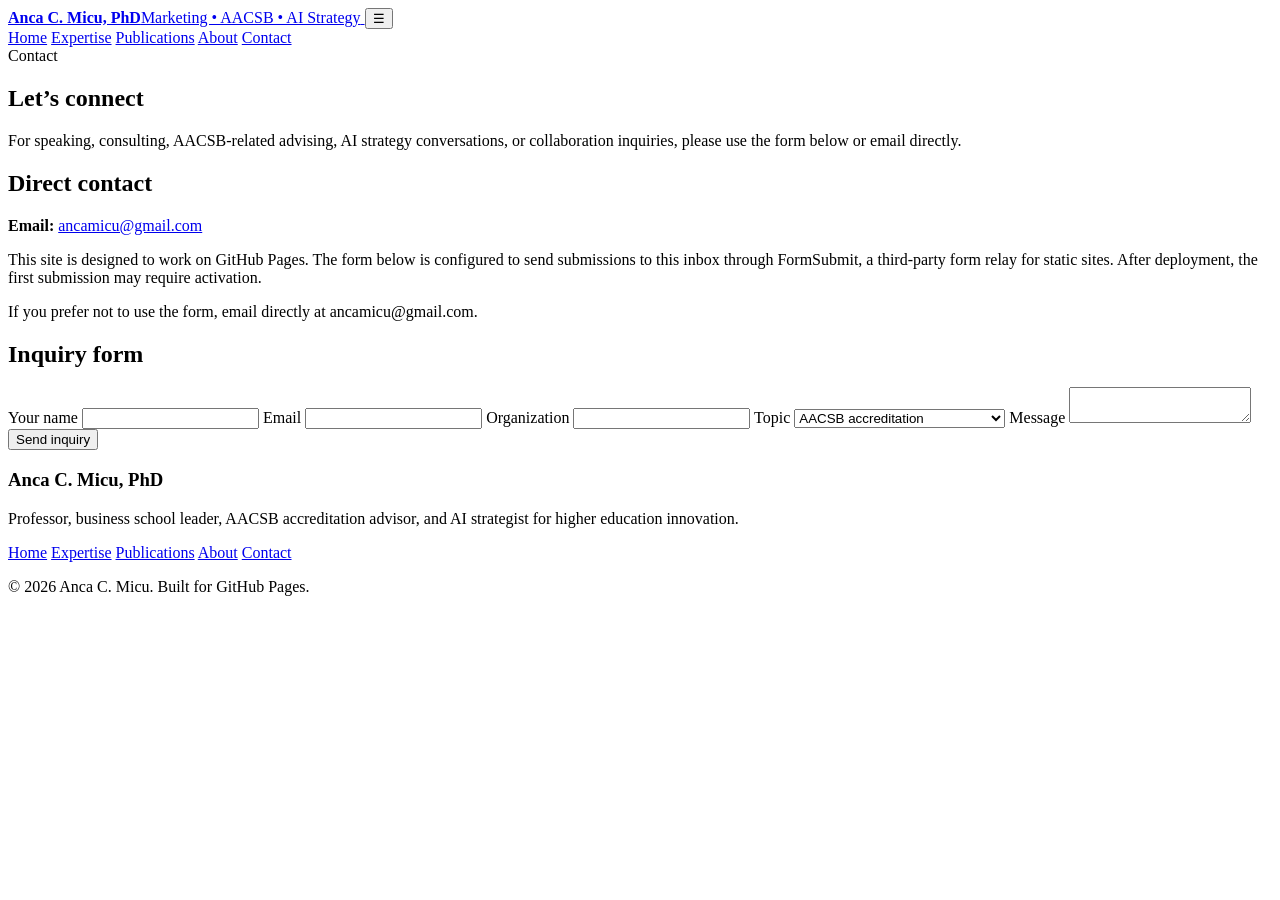
==== contact.html @ b46c2281 "Add files via upload" ====
<!DOCTYPE html>
<html lang="en">
<head>
  <meta charset="utf-8">
  <meta name="viewport" content="width=device-width, initial-scale=1">
  <title>Anca C. Micu, PhD | Contact</title>
  <meta name="description" content="Contact page for Anca C. Micu.">
  <link rel="preconnect" href="https://fonts.googleapis.com">
  <link rel="preconnect" href="https://fonts.gstatic.com" crossorigin>
  <link href="https://fonts.googleapis.com/css2?family=Inter:wght@400;500;600;700;800&display=swap" rel="stylesheet">
  <link rel="stylesheet" href="assets/css/styles.css">
</head>
<body>

    <header class="site-header">
      <div class="container navbar">
        <a class="logo" href="index.html">
          <span class="logo-mark" aria-hidden="true"></span>
          <span class="logo-text"><strong>Anca C. Micu, PhD</strong><span>Marketing • AACSB • AI Strategy</span></span>
        </a>
        <button class="nav-toggle" aria-label="Toggle navigation">☰</button>
        <nav class="nav-links">
          <a href="index.html">Home</a>
          <a href="expertise.html">Expertise</a>
          <a href="publications.html">Publications</a>
          <a href="about.html">About</a>
          <a href="contact.html">Contact</a>
        </nav>
      </div>
    </header>
    
<main>

<section class="page-title">
  <div class="container">
    <span class="eyebrow">Contact</span>
    <h1>Let’s connect</h1>
    <p>For speaking, consulting, AACSB-related advising, AI strategy conversations, or collaboration inquiries, please use the form below or email directly.</p>
  </div>
</section>

<section class="section">
  <div class="container contact-grid">
    <div class="card">
      <h2>Direct contact</h2>
      <p><strong>Email:</strong> <a href="mailto:ancamicu@gmail.com">ancamicu@gmail.com</a></p>
      <p class="small">This site is designed to work on GitHub Pages. The form below is configured to send submissions to this inbox through FormSubmit, a third-party form relay for static sites. After deployment, the first submission may require activation.</p>
      <div class="notice">If you prefer not to use the form, email directly at ancamicu@gmail.com.</div>
    </div>

    <div class="card">
      <h2>Inquiry form</h2>
      <form action="https://formsubmit.co/ancamicu@gmail.com" method="POST">
        <input type="hidden" name="_subject" value="Website inquiry for Anca C. Micu">
        <input type="hidden" name="_captcha" value="false">
        <input type="hidden" name="_template" value="table">
        <label>Your name
          <input type="text" name="name" required>
        </label>
        <label>Email
          <input type="email" name="email" required>
        </label>
        <label>Organization
          <input type="text" name="organization">
        </label>
        <label>Topic
          <select name="topic">
            <option>AACSB accreditation</option>
            <option>AI strategy for business schools</option>
            <option>Speaking invitation</option>
            <option>Media inquiry</option>
            <option>Other</option>
          </select>
        </label>
        <label>Message
          <textarea name="message" required></textarea>
        </label>
        <button class="btn btn-primary" type="submit">Send inquiry</button>
      </form>
    </div>
  </div>
</section>

</main>

    <footer class="site-footer">
      <div class="container footer-grid">
        <div>
          <h3>Anca C. Micu, PhD</h3>
          <p class="small">Professor, business school leader, AACSB accreditation advisor, and AI strategist for higher education innovation.</p>
        </div>
        <div>
          <div class="footer-links">
            <a href="index.html">Home</a>
            <a href="expertise.html">Expertise</a>
            <a href="publications.html">Publications</a>
            <a href="about.html">About</a>
            <a href="contact.html">Contact</a>
          </div>
          <p class="small" style="margin-top:1rem">© 2026 Anca C. Micu. Built for GitHub Pages.</p>
        </div>
      </div>
    </footer>
    
<script src="assets/js/site.js"></script>
</body>
</html>
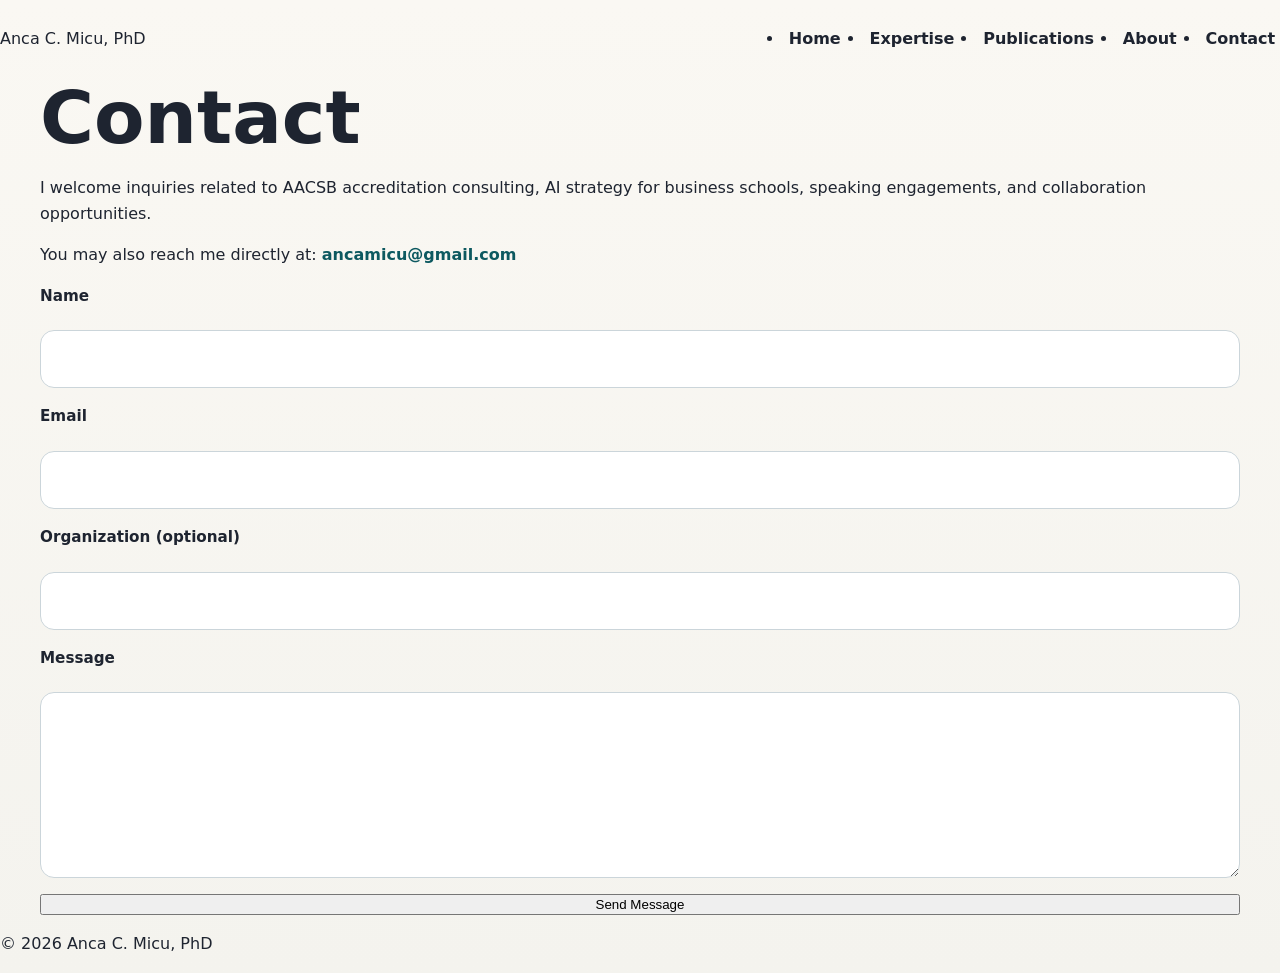
==== commit 61e60fc8: "Update contact.html" ====
--- a/contact.html
+++ b/contact.html
@@ -1,107 +1,81 @@
 <!DOCTYPE html>
 <html lang="en">
 <head>
-  <meta charset="utf-8">
-  <meta name="viewport" content="width=device-width, initial-scale=1">
-  <title>Anca C. Micu, PhD | Contact</title>
-  <meta name="description" content="Contact page for Anca C. Micu.">
-  <link rel="preconnect" href="https://fonts.googleapis.com">
-  <link rel="preconnect" href="https://fonts.gstatic.com" crossorigin>
-  <link href="https://fonts.googleapis.com/css2?family=Inter:wght@400;500;600;700;800&display=swap" rel="stylesheet">
+  <meta charset="UTF-8">
+  <title>Contact | Anca C. Micu, PhD</title>
+  <meta name="viewport" content="width=device-width, initial-scale=1.0">
   <link rel="stylesheet" href="assets/css/styles.css">
 </head>
+
 <body>
 
-    <header class="site-header">
-      <div class="container navbar">
-        <a class="logo" href="index.html">
-          <span class="logo-mark" aria-hidden="true"></span>
-          <span class="logo-text"><strong>Anca C. Micu, PhD</strong><span>Marketing • AACSB • AI Strategy</span></span>
-        </a>
-        <button class="nav-toggle" aria-label="Toggle navigation">☰</button>
-        <nav class="nav-links">
-          <a href="index.html">Home</a>
-          <a href="expertise.html">Expertise</a>
-          <a href="publications.html">Publications</a>
-          <a href="about.html">About</a>
-          <a href="contact.html">Contact</a>
-        </nav>
-      </div>
-    </header>
-    
-<main>
+  <!-- NAVIGATION -->
+  <header>
+    <nav class="navbar">
+      <div class="logo">Anca C. Micu, PhD</div>
+      <ul class="nav-links">
+        <li><a href="index.html">Home</a></li>
+        <li><a href="expertise.html">Expertise</a></li>
+        <li><a href="publications.html">Publications</a></li>
+        <li><a href="about.html">About</a></li>
+        <li><a href="contact.html" class="active">Contact</a></li>
+      </ul>
+    </nav>
+  </header>
 
-<section class="page-title">
-  <div class="container">
-    <span class="eyebrow">Contact</span>
-    <h1>Let’s connect</h1>
-    <p>For speaking, consulting, AACSB-related advising, AI strategy conversations, or collaboration inquiries, please use the form below or email directly.</p>
-  </div>
-</section>
+  <!-- CONTACT SECTION -->
+  <main class="container">
 
-<section class="section">
-  <div class="container contact-grid">
-    <div class="card">
-      <h2>Direct contact</h2>
-      <p><strong>Email:</strong> <a href="mailto:ancamicu@gmail.com">ancamicu@gmail.com</a></p>
-      <p class="small">This site is designed to work on GitHub Pages. The form below is configured to send submissions to this inbox through FormSubmit, a third-party form relay for static sites. After deployment, the first submission may require activation.</p>
-      <div class="notice">If you prefer not to use the form, email directly at ancamicu@gmail.com.</div>
-    </div>
+    <section class="contact-section">
+      <h1>Contact</h1>
 
-    <div class="card">
-      <h2>Inquiry form</h2>
-      <form action="https://formsubmit.co/ancamicu@gmail.com" method="POST">
-        <input type="hidden" name="_subject" value="Website inquiry for Anca C. Micu">
+      <p>
+        I welcome inquiries related to AACSB accreditation consulting, AI strategy for business schools,
+        speaking engagements, and collaboration opportunities.
+      </p>
+
+      <p>
+        You may also reach me directly at:
+        <strong><a href="mailto:ancamicu@gmail.com">ancamicu@gmail.com</a></strong>
+      </p>
+
+      <!-- FORM -->
+      <form action="https://formspree.io/f/xpqopbae" method="POST" class="contact-form">
+
+        <!-- Hidden config -->
+        <input type="hidden" name="_subject" value="New inquiry from website - Anca Micu">
         <input type="hidden" name="_captcha" value="false">
-        <input type="hidden" name="_template" value="table">
-        <label>Your name
-          <input type="text" name="name" required>
-        </label>
-        <label>Email
-          <input type="email" name="email" required>
-        </label>
-        <label>Organization
-          <input type="text" name="organization">
-        </label>
-        <label>Topic
-          <select name="topic">
-            <option>AACSB accreditation</option>
-            <option>AI strategy for business schools</option>
-            <option>Speaking invitation</option>
-            <option>Media inquiry</option>
-            <option>Other</option>
-          </select>
-        </label>
-        <label>Message
-          <textarea name="message" required></textarea>
-        </label>
-        <button class="btn btn-primary" type="submit">Send inquiry</button>
+        <input type="text" name="_honey" style="display:none">
+
+        <!-- Name -->
+        <label for="name">Name</label>
+        <input type="text" id="name" name="name" required>
+
+        <!-- Email -->
+        <label for="email">Email</label>
+        <input type="email" id="email" name="email" required>
+
+        <!-- Organization -->
+        <label for="organization">Organization (optional)</label>
+        <input type="text" id="organization" name="organization">
+
+        <!-- Message -->
+        <label for="message">Message</label>
+        <textarea id="message" name="message" rows="6" required></textarea>
+
+        <!-- Submit -->
+        <button type="submit">Send Message</button>
+
       </form>
-    </div>
-  </div>
-</section>
 
-</main>
+    </section>
 
-    <footer class="site-footer">
-      <div class="container footer-grid">
-        <div>
-          <h3>Anca C. Micu, PhD</h3>
-          <p class="small">Professor, business school leader, AACSB accreditation advisor, and AI strategist for higher education innovation.</p>
-        </div>
-        <div>
-          <div class="footer-links">
-            <a href="index.html">Home</a>
-            <a href="expertise.html">Expertise</a>
-            <a href="publications.html">Publications</a>
-            <a href="about.html">About</a>
-            <a href="contact.html">Contact</a>
-          </div>
-          <p class="small" style="margin-top:1rem">© 2026 Anca C. Micu. Built for GitHub Pages.</p>
-        </div>
-      </div>
-    </footer>
-    
-<script src="assets/js/site.js"></script>
+  </main>
+
+  <!-- FOOTER -->
+  <footer>
+    <p>© 2026 Anca C. Micu, PhD</p>
+  </footer>
+
 </body>
-</html>+</html>
--- a/assets/css/styles.css
+++ b/assets/css/styles.css
@@ -0,0 +1,190 @@
+
+:root{
+  --bg:#f7f6f2;
+  --surface:#ffffff;
+  --surface-2:#f1efe8;
+  --text:#1e2430;
+  --muted:#5d6677;
+  --line:#d9dddf;
+  --brand:#0d5960;
+  --brand-2:#7f2d4f;
+  --gold:#c58a2b;
+  --shadow:0 16px 40px rgba(22,34,52,.10);
+  --radius:20px;
+  --max:1200px;
+}
+*{box-sizing:border-box}
+html{scroll-behavior:smooth}
+body{
+  margin:0;
+  font-family: Inter, system-ui, -apple-system, BlinkMacSystemFont, "Segoe UI", sans-serif;
+  background:linear-gradient(180deg,#faf8f3 0%, #f4f3ee 100%);
+  color:var(--text);
+  line-height:1.6;
+}
+img{max-width:100%;display:block}
+a{color:var(--brand);text-decoration:none}
+a:hover{text-decoration:underline}
+.container{width:min(var(--max), calc(100% - 2rem)); margin:0 auto}
+.site-header{
+  position:sticky; top:0; z-index:50;
+  backdrop-filter: blur(14px);
+  background:rgba(250,248,243,.88);
+  border-bottom:1px solid rgba(217,221,223,.7);
+}
+.navbar{display:flex; align-items:center; justify-content:space-between; gap:1rem; min-height:78px}
+.logo{
+  display:flex; gap:.9rem; align-items:center; color:var(--text); text-decoration:none;
+}
+.logo-mark{
+  width:44px;height:44px;border-radius:14px;
+  background:linear-gradient(135deg,var(--brand),var(--brand-2));
+  box-shadow:var(--shadow); position:relative; overflow:hidden;
+}
+.logo-mark::after{
+  content:""; position:absolute; inset:9px; border-radius:10px;
+  border:2px solid rgba(255,255,255,.75);
+}
+.logo-text strong{display:block; font-size:1rem}
+.logo-text span{display:block; color:var(--muted); font-size:.9rem}
+.nav-links{display:flex; gap:1.2rem; align-items:center}
+.nav-links a{color:var(--text); font-weight:600; padding:.55rem .3rem}
+.nav-toggle{display:none; background:none;border:none;font-size:1.5rem}
+.page-hero{
+  padding:5rem 0 3rem;
+}
+.hero-grid{
+  display:grid; grid-template-columns: 1.1fr .9fr; gap:2rem; align-items:center;
+}
+.eyebrow{
+  display:inline-flex; align-items:center; gap:.5rem;
+  padding:.45rem .8rem; border-radius:999px; background:#e8f0ef;
+  color:var(--brand); font-weight:700; letter-spacing:.02em; text-transform:uppercase; font-size:.78rem;
+}
+h1,h2,h3,h4{line-height:1.1; margin:0 0 1rem}
+h1{font-size:clamp(2.6rem,6vw,4.6rem)}
+h2{font-size:clamp(1.9rem,4vw,3rem)}
+h3{font-size:1.35rem}
+.lead{font-size:1.15rem; color:var(--muted)}
+.hero-copy p{margin:.9rem 0}
+.button-row{display:flex; gap:.9rem; flex-wrap:wrap; margin-top:1.5rem}
+.btn{
+  display:inline-flex; align-items:center; justify-content:center; gap:.5rem;
+  padding:.9rem 1.15rem; border-radius:999px; font-weight:700; text-decoration:none;
+  border:1px solid transparent; transition:.2s ease;
+}
+.btn-primary{background:linear-gradient(135deg,var(--brand),#167d7d); color:#fff}
+.btn-secondary{background:transparent; border-color:var(--line); color:var(--text)}
+.btn:hover{text-decoration:none; transform:translateY(-1px)}
+.hero-card, .card{
+  background:var(--surface); border:1px solid rgba(217,221,223,.8);
+  border-radius:var(--radius); box-shadow:var(--shadow);
+}
+.hero-card{padding:1rem}
+.hero-image-stack{display:grid; gap:1rem}
+.hero-image-stack img{border-radius:18px; object-fit:cover}
+.stats{
+  display:grid; grid-template-columns:repeat(4,1fr); gap:1rem; margin:2rem 0 0;
+}
+.stat{padding:1rem; background:var(--surface); border:1px solid var(--line); border-radius:18px}
+.stat strong{display:block; font-size:1.6rem}
+.stat span{color:var(--muted); font-size:.95rem}
+.section{padding:4.5rem 0}
+.section-alt{background:rgba(255,255,255,.55); border-top:1px solid rgba(217,221,223,.6); border-bottom:1px solid rgba(217,221,223,.6)}
+.grid-2{display:grid; grid-template-columns:repeat(2,1fr); gap:1.4rem}
+.grid-3{display:grid; grid-template-columns:repeat(3,1fr); gap:1.4rem}
+.grid-4{display:grid; grid-template-columns:repeat(4,1fr); gap:1rem}
+.card{padding:1.35rem}
+.card p:last-child{margin-bottom:0}
+.card ul{padding-left:1.1rem; margin:.7rem 0 0}
+.card li{margin:.35rem 0}
+.story-band{
+  display:grid; grid-template-columns: .85fr 1.15fr; gap:1.5rem; align-items:stretch;
+}
+.story-photo img{height:100%; width:100%; object-fit:cover; border-radius:var(--radius)}
+.quote{
+  font-size:1.15rem; border-left:4px solid var(--gold); padding-left:1rem; color:#3b4351;
+}
+.feature-list{display:grid; gap:1rem}
+.feature-item{padding:1rem 1.1rem; background:var(--surface); border:1px solid var(--line); border-radius:16px}
+.book-callout{
+  display:grid; grid-template-columns: 240px 1fr; gap:1.5rem; align-items:center;
+}
+.book-cover{max-width:220px; border-radius:16px; box-shadow:var(--shadow)}
+.timeline{display:grid; gap:1rem}
+.timeline-item{
+  display:grid; grid-template-columns: 110px 1fr; gap:1rem;
+  padding:1rem 1.1rem; background:var(--surface); border:1px solid var(--line); border-radius:16px;
+}
+.timeline-year{font-weight:800; color:var(--brand)}
+.page-title{
+  padding:4rem 0 2rem; background:linear-gradient(180deg, rgba(13,89,96,.08), transparent);
+}
+.page-title p{max-width:780px; color:var(--muted)}
+.subnav{display:flex; gap:.7rem; flex-wrap:wrap; margin-top:1rem}
+.subnav a{padding:.55rem .9rem; border-radius:999px; background:var(--surface); border:1px solid var(--line); font-weight:600}
+.kicker{color:var(--brand-2); text-transform:uppercase; letter-spacing:.06em; font-size:.78rem; font-weight:800}
+.publication-list{display:grid; gap:1rem}
+.publication-item{
+  padding:1.2rem 1.2rem; background:var(--surface); border:1px solid var(--line); border-radius:18px;
+}
+.publication-item h3{font-size:1.15rem; margin-bottom:.45rem}
+.meta{color:var(--muted); font-size:.95rem}
+.about-grid{display:grid; grid-template-columns: .9fr 1.1fr; gap:1.5rem; align-items:start}
+.portrait-frame{padding:1rem; background:var(--surface); border:1px solid var(--line); border-radius:24px; box-shadow:var(--shadow)}
+.portrait-frame img{border-radius:16px}
+.contact-grid{display:grid; grid-template-columns: .85fr 1.15fr; gap:1.5rem}
+form{display:grid; gap:1rem}
+label{font-weight:700; font-size:.95rem}
+input, textarea, select{
+  width:100%; margin-top:.4rem; padding:.95rem 1rem; border:1px solid #cbd5da; border-radius:14px; font:inherit; background:#fff;
+}
+textarea{min-height:160px; resize:vertical}
+.notice{
+  padding:1rem 1.1rem; background:#fff8e6; border:1px solid #eed38f; color:#6b4b14; border-radius:16px;
+}
+.small{font-size:.92rem; color:var(--muted)}
+.site-footer{
+  margin-top:3rem; padding:2.5rem 0; border-top:1px solid var(--line); background:rgba(255,255,255,.5)
+}
+.footer-grid{display:grid; grid-template-columns:1.2fr .8fr; gap:1.4rem; align-items:start}
+.footer-links{display:flex; gap:1rem; flex-wrap:wrap}
+.tools-grid{display:grid; grid-template-columns:repeat(2,1fr); gap:1.3rem}
+.tool-panel{padding:1.2rem; background:var(--surface); border:1px solid var(--line); border-radius:22px; box-shadow:var(--shadow)}
+.form-grid{display:grid; grid-template-columns:repeat(2,1fr); gap:1rem}
+.form-grid-3{display:grid; grid-template-columns:repeat(3,1fr); gap:1rem}
+.form-grid-5{display:grid; grid-template-columns:repeat(5,1fr); gap:.7rem}
+.inline-help{font-size:.88rem; color:var(--muted); margin-top:-.4rem}
+.result-box{
+  margin-top:1rem; padding:1rem 1.1rem; background:#f4fbfb; border:1px solid #bfdede; border-radius:16px;
+}
+.result-box.alert{background:#fff1f1; border-color:#f0b2b2}
+.result-box.good{background:#eef9f2; border-color:#b7e0c1}
+.discipline-table{display:grid; gap:1rem}
+.discipline-card{padding:1rem; border:1px solid var(--line); border-radius:16px; background:#fafafa}
+.discipline-header{display:flex; align-items:center; justify-content:space-between; gap:1rem; margin-bottom:.6rem}
+.calc-actions{display:flex; gap:.8rem; flex-wrap:wrap; margin-top:1rem}
+.muted-box{padding:1rem; background:var(--surface-2); border-radius:18px; border:1px solid var(--line)}
+.resource-links{display:grid; gap:.8rem}
+.resource-links a{font-weight:700}
+.badge-list{display:flex; flex-wrap:wrap; gap:.6rem}
+.badge{
+  background:#edf3f3; border:1px solid #cfe2e1; color:var(--brand); padding:.45rem .75rem; border-radius:999px; font-weight:700; font-size:.85rem;
+}
+@media (max-width: 980px){
+  .hero-grid,.story-band,.about-grid,.contact-grid,.book-callout,.footer-grid,.tools-grid{grid-template-columns:1fr}
+  .grid-4{grid-template-columns:repeat(2,1fr)}
+  .grid-3,.grid-2,.form-grid,.form-grid-3,.form-grid-5{grid-template-columns:1fr}
+  .stats{grid-template-columns:repeat(2,1fr)}
+  .timeline-item{grid-template-columns:1fr}
+}
+@media (max-width: 760px){
+  .nav-toggle{display:block}
+  .nav-links{
+    display:none; position:absolute; top:78px; left:0; right:0; background:rgba(250,248,243,.98);
+    border-bottom:1px solid var(--line); padding:1rem; flex-direction:column; align-items:flex-start
+  }
+  .nav-links.open{display:flex}
+  .page-hero{padding-top:3rem}
+  .stats,.grid-4{grid-template-columns:1fr}
+}
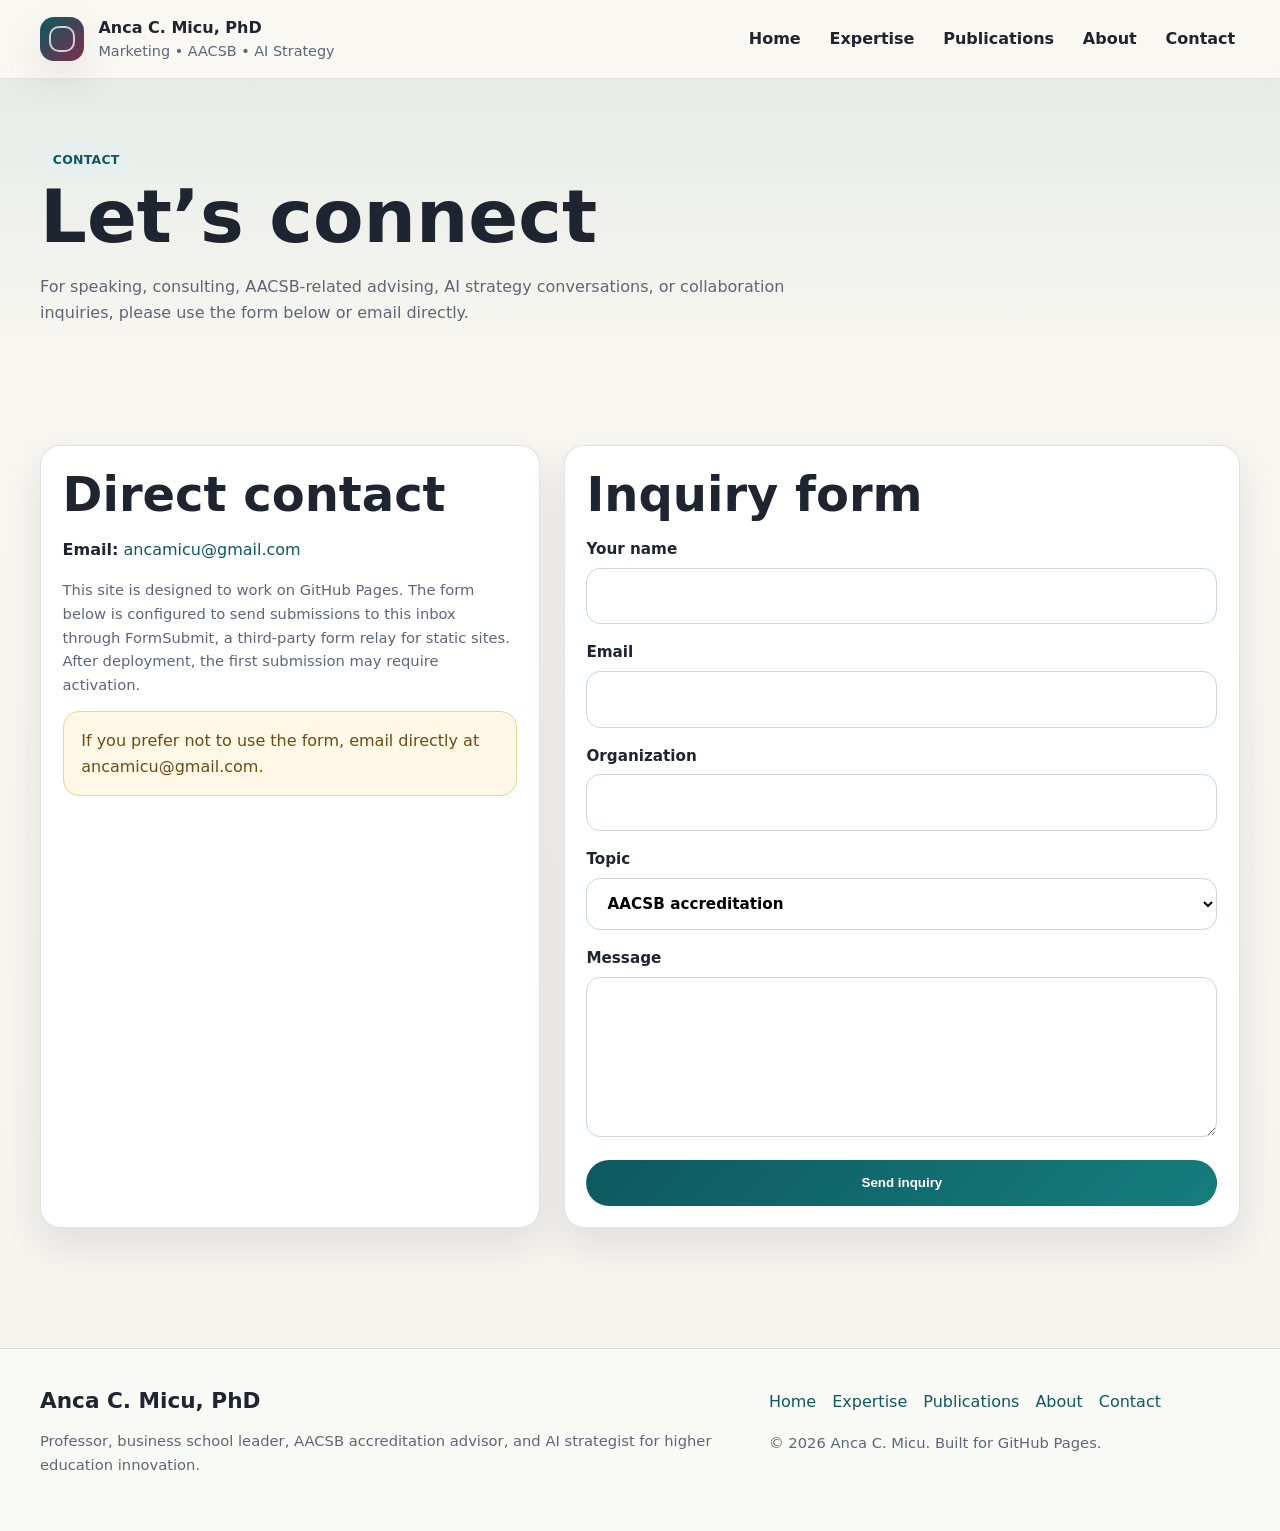
==== commit 5d596530: "Update contact.html" ====
--- a/contact.html
+++ b/contact.html
@@ -1,81 +1,108 @@
+
 <!DOCTYPE html>
 <html lang="en">
 <head>
-  <meta charset="UTF-8">
-  <title>Contact | Anca C. Micu, PhD</title>
-  <meta name="viewport" content="width=device-width, initial-scale=1.0">
+  <meta charset="utf-8">
+  <meta name="viewport" content="width=device-width, initial-scale=1">
+  <title>Anca C. Micu, PhD | Contact</title>
+  <meta name="description" content="Contact page for Anca C. Micu.">
+  <link rel="preconnect" href="https://fonts.googleapis.com">
+  <link rel="preconnect" href="https://fonts.gstatic.com" crossorigin>
+  <link href="https://fonts.googleapis.com/css2?family=Inter:wght@400;500;600;700;800&display=swap" rel="stylesheet">
   <link rel="stylesheet" href="assets/css/styles.css">
 </head>
-
 <body>
 
-  <!-- NAVIGATION -->
-  <header>
-    <nav class="navbar">
-      <div class="logo">Anca C. Micu, PhD</div>
-      <ul class="nav-links">
-        <li><a href="index.html">Home</a></li>
-        <li><a href="expertise.html">Expertise</a></li>
-        <li><a href="publications.html">Publications</a></li>
-        <li><a href="about.html">About</a></li>
-        <li><a href="contact.html" class="active">Contact</a></li>
-      </ul>
-    </nav>
-  </header>
+    <header class="site-header">
+      <div class="container navbar">
+        <a class="logo" href="index.html">
+          <span class="logo-mark" aria-hidden="true"></span>
+          <span class="logo-text"><strong>Anca C. Micu, PhD</strong><span>Marketing • AACSB • AI Strategy</span></span>
+        </a>
+        <button class="nav-toggle" aria-label="Toggle navigation">☰</button>
+        <nav class="nav-links">
+          <a href="index.html">Home</a>
+          <a href="expertise.html">Expertise</a>
+          <a href="publications.html">Publications</a>
+          <a href="about.html">About</a>
+          <a href="contact.html">Contact</a>
+        </nav>
+      </div>
+    </header>
+    
+<main>
 
-  <!-- CONTACT SECTION -->
-  <main class="container">
+<section class="page-title">
+  <div class="container">
+    <span class="eyebrow">Contact</span>
+    <h1>Let’s connect</h1>
+    <p>For speaking, consulting, AACSB-related advising, AI strategy conversations, or collaboration inquiries, please use the form below or email directly.</p>
+  </div>
+</section>
 
-    <section class="contact-section">
-      <h1>Contact</h1>
+<section class="section">
+  <div class="container contact-grid">
+    <div class="card">
+      <h2>Direct contact</h2>
+      <p><strong>Email:</strong> <a href="mailto:ancamicu@gmail.com">ancamicu@gmail.com</a></p>
+      <p class="small">This site is designed to work on GitHub Pages. The form below is configured to send submissions to this inbox through FormSubmit, a third-party form relay for static sites. After deployment, the first submission may require activation.</p>
+      <div class="notice">If you prefer not to use the form, email directly at ancamicu@gmail.com.</div>
+    </div>
 
-      <p>
-        I welcome inquiries related to AACSB accreditation consulting, AI strategy for business schools,
-        speaking engagements, and collaboration opportunities.
-      </p>
+    <div class="card">
+      <h2>Inquiry form</h2>
+      <form action="https://formsubmit.co/ancamicu@gmail.com" method="POST">
+        <input type="hidden" name="_subject" value="Website inquiry for Anca C. Micu">
+        <input type="hidden" name="_captcha" value="false">
+        <input type="hidden" name="_template" value="table">
+        <label>Your name
+          <input type="text" name="name" required>
+        </label>
+        <label>Email
+          <input type="email" name="email" required>
+        </label>
+        <label>Organization
+          <input type="text" name="organization">
+        </label>
+        <label>Topic
+          <select name="topic">
+            <option>AACSB accreditation</option>
+            <option>AI strategy for business schools</option>
+            <option>Speaking invitation</option>
+            <option>Media inquiry</option>
+            <option>Other</option>
+          </select>
+        </label>
+        <label>Message
+          <textarea name="message" required></textarea>
+        </label>
+        <button class="btn btn-primary" type="submit">Send inquiry</button>
+      </form>
+    </div>
+  </div>
+</section>
 
-      <p>
-        You may also reach me directly at:
-        <strong><a href="mailto:ancamicu@gmail.com">ancamicu@gmail.com</a></strong>
-      </p>
+</main>
 
-      <!-- FORM -->
-      <form action="https://formspree.io/f/xpqopbae" method="POST" class="contact-form">
-
-        <!-- Hidden config -->
-        <input type="hidden" name="_subject" value="New inquiry from website - Anca Micu">
-        <input type="hidden" name="_captcha" value="false">
-        <input type="text" name="_honey" style="display:none">
-
-        <!-- Name -->
-        <label for="name">Name</label>
-        <input type="text" id="name" name="name" required>
-
-        <!-- Email -->
-        <label for="email">Email</label>
-        <input type="email" id="email" name="email" required>
-
-        <!-- Organization -->
-        <label for="organization">Organization (optional)</label>
-        <input type="text" id="organization" name="organization">
-
-        <!-- Message -->
-        <label for="message">Message</label>
-        <textarea id="message" name="message" rows="6" required></textarea>
-
-        <!-- Submit -->
-        <button type="submit">Send Message</button>
-
-      </form>
-
-    </section>
-
-  </main>
-
-  <!-- FOOTER -->
-  <footer>
-    <p>© 2026 Anca C. Micu, PhD</p>
-  </footer>
-
+    <footer class="site-footer">
+      <div class="container footer-grid">
+        <div>
+          <h3>Anca C. Micu, PhD</h3>
+          <p class="small">Professor, business school leader, AACSB accreditation advisor, and AI strategist for higher education innovation.</p>
+        </div>
+        <div>
+          <div class="footer-links">
+            <a href="index.html">Home</a>
+            <a href="expertise.html">Expertise</a>
+            <a href="publications.html">Publications</a>
+            <a href="about.html">About</a>
+            <a href="contact.html">Contact</a>
+          </div>
+          <p class="small" style="margin-top:1rem">© 2026 Anca C. Micu. Built for GitHub Pages.</p>
+        </div>
+      </div>
+    </footer>
+    
+<script src="assets/js/site.js"></script>
 </body>
 </html>
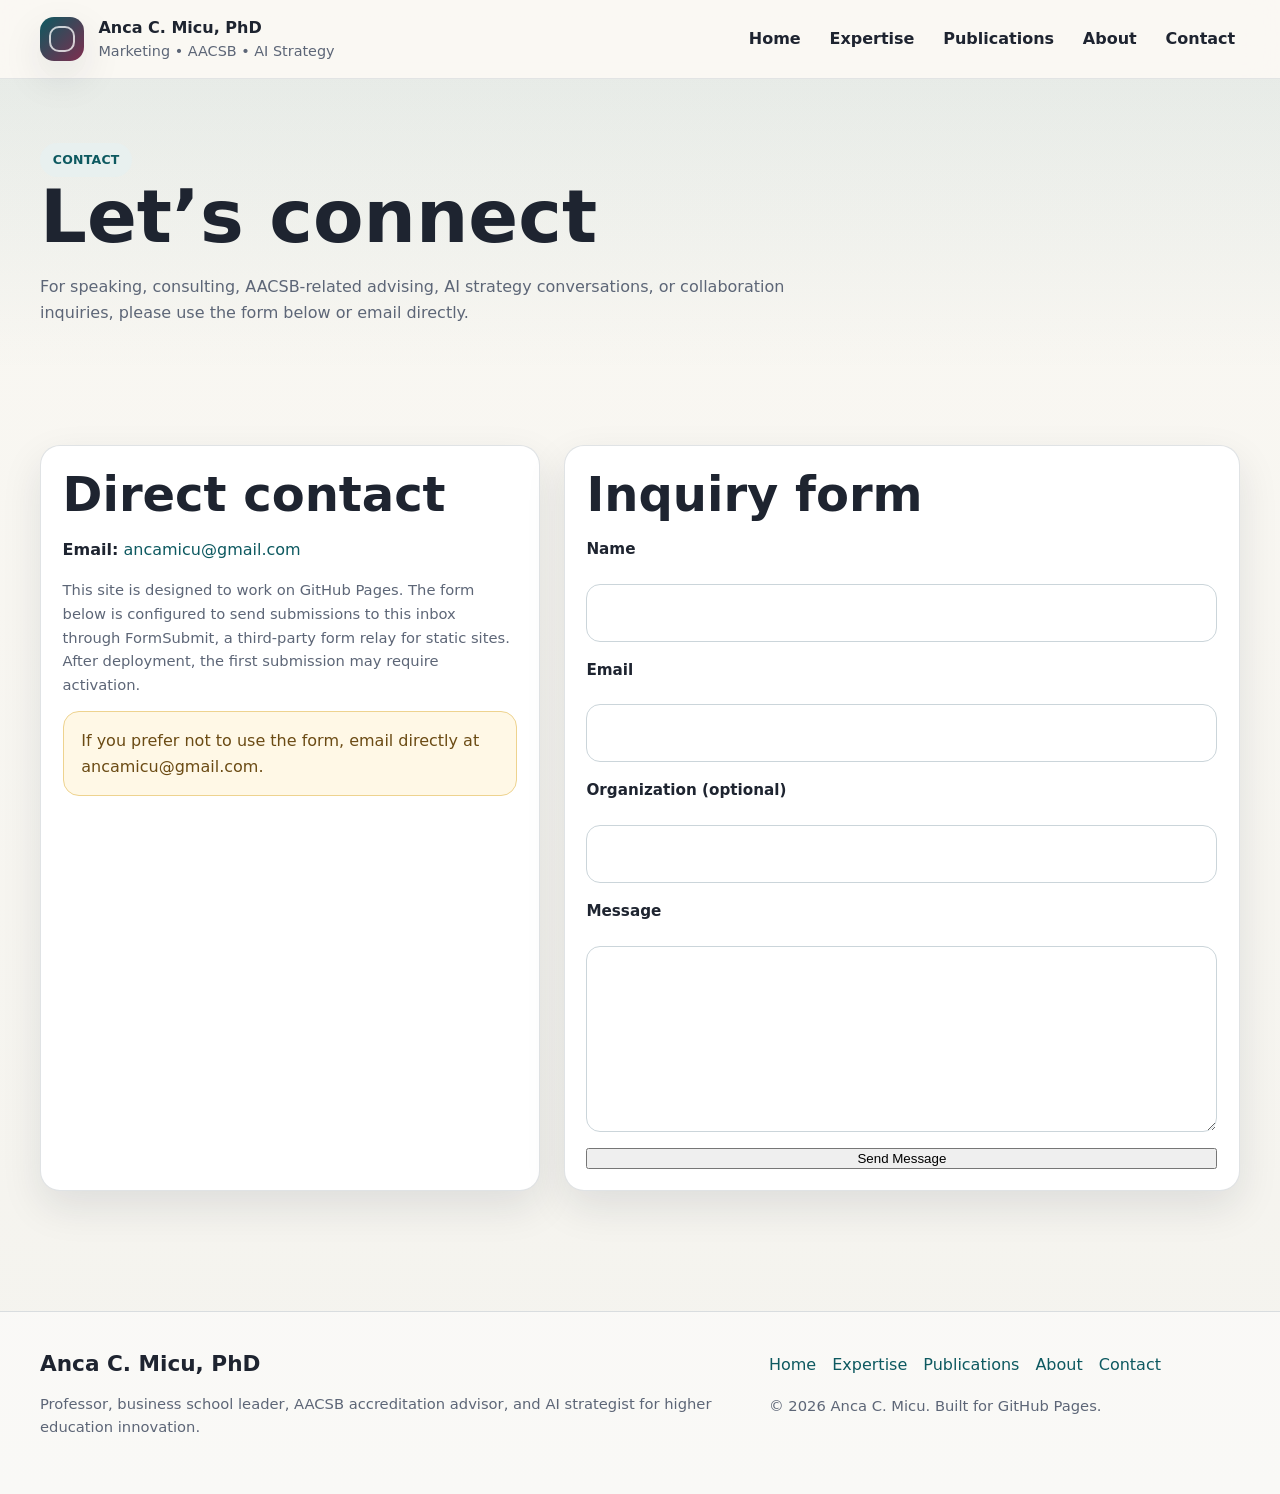
==== commit 9f91312f: "Update contact.html" ====
--- a/contact.html
+++ b/contact.html
@@ -1,4 +1,3 @@
-
 <!DOCTYPE html>
 <html lang="en">
 <head>
@@ -51,32 +50,33 @@
 
     <div class="card">
       <h2>Inquiry form</h2>
-      <form action="https://formsubmit.co/ancamicu@gmail.com" method="POST">
-        <input type="hidden" name="_subject" value="Website inquiry for Anca C. Micu">
+     <!-- FORM -->
+      <form action="https://formspree.io/f/xpqopbae" method="POST" class="contact-form">
+
+        <!-- Hidden config -->
+        <input type="hidden" name="_subject" value="New inquiry from website - Anca Micu">
         <input type="hidden" name="_captcha" value="false">
-        <input type="hidden" name="_template" value="table">
-        <label>Your name
-          <input type="text" name="name" required>
-        </label>
-        <label>Email
-          <input type="email" name="email" required>
-        </label>
-        <label>Organization
-          <input type="text" name="organization">
-        </label>
-        <label>Topic
-          <select name="topic">
-            <option>AACSB accreditation</option>
-            <option>AI strategy for business schools</option>
-            <option>Speaking invitation</option>
-            <option>Media inquiry</option>
-            <option>Other</option>
-          </select>
-        </label>
-        <label>Message
-          <textarea name="message" required></textarea>
-        </label>
-        <button class="btn btn-primary" type="submit">Send inquiry</button>
+        <input type="text" name="_honey" style="display:none">
+
+        <!-- Name -->
+        <label for="name">Name</label>
+        <input type="text" id="name" name="name" required>
+
+        <!-- Email -->
+        <label for="email">Email</label>
+        <input type="email" id="email" name="email" required>
+
+        <!-- Organization -->
+        <label for="organization">Organization (optional)</label>
+        <input type="text" id="organization" name="organization">
+
+        <!-- Message -->
+        <label for="message">Message</label>
+        <textarea id="message" name="message" rows="6" required></textarea>
+
+        <!-- Submit -->
+        <button type="submit">Send Message</button>
+
       </form>
     </div>
   </div>
